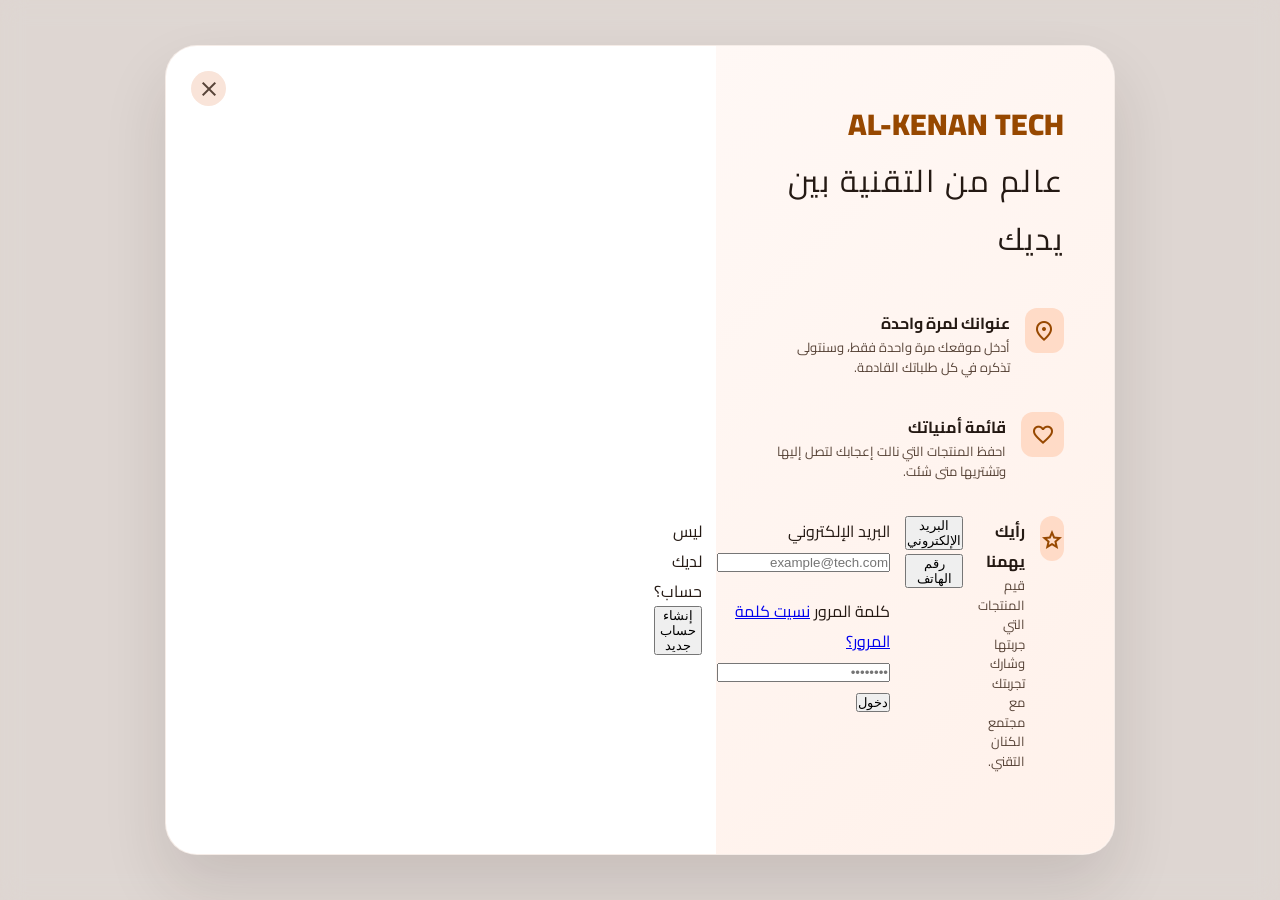
==== src/login/index.html @ 692ad778 "Add registration form and input styles to enhance user onboarding experience" ====
<!DOCTYPE html>
<html lang="ar" dir="rtl">

<head>
    <meta charset="UTF-8">
    <meta name="viewport" content="width=device-width, initial-scale=1.0">
    <title>تسجيل الدخول | الكنان تك</title>
    <link href="https://fonts.googleapis.com/css2?family=Cairo:wght@400;600;700;900&display=swap" rel="stylesheet">
    <link href="https://fonts.googleapis.com/css2?family=Material+Symbols+Outlined:wght@100..700" rel="stylesheet">
    <link rel="stylesheet" href="../login/auth_layout.css">
    <link rel="stylesheet" href="../login/auth_global.css">
    <link rel="stylesheet" href="../login/auth_feature.css">
</head>

<body>
    <div class="overlay">
        <div class="auth-modal animate-in">
            <a href="index.html" class="close-btn"><span class="material-symbols-outlined">close</span></a>

            <div class="features-section" id="featuresPane">
                <div class="brand">
                    <h2>AL-KENAN TECH</h2>
                    <span>عالم من التقنية بين يديك</span>
                </div>
                <div class="features-list">
                    <div class="feature-item">
                        <div class="icon-box">
                            <span class="material-symbols-outlined">location_on</span>
                        </div>
                        <div>
                            <h4>عنوانك لمرة واحدة</h4>
                            <p>أدخل موقعك مرة واحدة فقط، وسنتولى تذكره في كل طلباتك القادمة.</p>
                        </div>
                    </div>

                    <div class="feature-item">
                        <div class="icon-box">
                            <span class="material-symbols-outlined">favorite</span>
                        </div>
                        <div>
                            <h4>قائمة أمنياتك</h4>
                            <p>احفظ المنتجات التي نالت إعجابك لتصل إليها وتشتريها متى شئت.</p>
                        </div>
                    </div>

                    <div class="feature-item">
                        <div class="icon-box">
                            <span class="material-symbols-outlined">star</span>
                        </div>
                        <div>
                            <h4>رأيك يهمنا</h4>
                            <p>قيم المنتجات التي جربتها وشارك تجربتك مع مجتمع الكنان التقني.</p>
                        </div>
                        <div class="login-options">
                            <button type="button" class="opt-btn active" onclick="switchLoginMethod('email')">البريد
                                الإلكتروني</button>
                            <button type="button" class="opt-btn" onclick="switchLoginMethod('phone')">رقم
                                الهاتف</button>
                        </div>

                        <form>
                            <div id="emailInputGroup" class="input-group" style="margin-bottom: 20px;">
                                <label>البريد الإلكتروني</label>
                                <input type="email" placeholder="example@tech.com" required>
                            </div>
                            <div id="phoneInputGroup" class="input-group hidden">
                                <label>رقم الهاتف</label>
                                <div class="tel-input">
                                    <span class="code">+967</span>
                                    <input type="tel" placeholder="777000000" required maxlength="9" minlength="9">
                                </div>
                            </div>
                            <div class="input-group">
                                <div class="label-row">
                                    <label>كلمة المرور</label>
                                    <a href="#" class="forgot-link">نسيت كلمة المرور؟</a>
                                </div>
                                <input type="password" placeholder="••••••••" required>
                            </div>
                            <button type="submit" class="main-btn">دخول</button>
                        </form>

                        <div class="switch-text">
                            <span>ليس لديك حساب؟</span>
                            <button onclick="toggleAuth()">إنشاء حساب جديد</button>
                        </div>
                    </div>

                    <div id="registerForm" class="hidden">
                        <div class="form-header">
                            <h1>عضوية جديدة</h1>
                            <p>انضم إلينا الآن في الكنان تك</p>
                        </div>
                        <form class="register-grid">
                            <div class="input-group full">
                                <label>الاسم الكامل</label>
                                <input type="text" placeholder="ادخل اسمك هنا" required>
                            </div>
                            <div class="input-group">
                                <label>البريد الإلكتروني</label>
                                <input type="email" placeholder="email@tech.com">
                            </div>
                            <div class="input-group">
                                <label>رقم الهاتف</label>
                                <div class="tel-input">
                                    <span class="code">+967</span>
                                    <input type="tel" placeholder="777000000" required maxlength="9" minlength="9">
                                </div>
                            </div>
                            <div class="input-group">
                                <label>كلمة المرور</label>
                                <input type="password" placeholder="••••••••" required>
                            </div>
                            <div class="input-group">
                                <label>تأكيد كلمة المرور</label>
                                <input type="password" placeholder="••••••••" required>
                            </div>

                            <button type="submit" class="main-btn full">تأكيد التسجيل</button>
                        </form>
                        <div class="switch-text">
                            <button onclick="toggleAuth()">العودة لتسجيل الدخول</button>
                        </div>


                    </div>
                </div>
            </div>
        </div>
    </div>
    </div>

</body>
---- src/login/auth_layout.css ----
.overlay {
        position: fixed;
        inset: 0;
        background: rgba(36, 25, 19, 0.15);
        backdrop-filter: blur(12px);
        display: flex;
        align-items: center;
        justify-content: center;
        z-index: 100;
        padding: 20px;
    }

    /* النافذة المنبثقة */
    .auth-modal {
        background: #ffffff;
        width: 100%;
        max-width: 950px;
        border-radius: 32px;
        border: 1px solid rgba(221, 193, 177, 0.3);
        display: flex;
        overflow: hidden;
        position: relative;
        box-shadow: 0 32px 64px rgba(36, 25, 19, 0.12);
        max-height: 90vh;
        display: flex;
        align-items: stretch;
        /* لضمان تساوي طول القسمين */
    }

    .close-btn {
        position: absolute;
        top: 25px;
        left: 25px;
        color: var(--on-surface-variant);
        background: #f9e4d9;
        width: 35px;
        height: 35px;
        border-radius: 50%;
        display: flex;
        align-items: center;
        justify-content: center;
        text-decoration: none;
        transition: 0.3s;
        z-index: 10;
    }

    .close-btn:hover {
        background: #ffdbc7;
        color: var(--primary);
    }

    /* الفواصل (Divider) */
    .divider {
        position: relative;
        text-align: center;
        margin: 20px 0;
        /* مسافة مضغوطة لتجنب السكرول */
    }

    .divider::before {
        content: "";
        position: absolute;
        top: 50%;
        left: 0;
        width: 100%;
        height: 1px;
        background: var(--outline-variant);
        opacity: 0.3;
    }

    .divider span {
        position: relative;
        background: #ffffff;
        padding: 0 15px;
        font-size: 12px;
        color: #aaa;
    }

    @media (max-width: 768px) {
        .auth-modal {
            flex-direction: column;
            max-width: 100%;
            border-radius: 24px;
        }
    }
---- src/login/auth_global.css ----
/* الألوان الجديدة من تصميم Stitch */
    :root {
        --bg-surface: #fff8f5;
        --on-surface: #241913;
        --on-surface-variant: #574337;
        --primary: #974800;
        /* البرتقالي الدافئ */
        --primary-gradient: linear-gradient(135deg, #f48024 0%, #974800 100%);
        --surface-container: #ffeadf;
        --outline-variant: #ddc1b1;
    }

    * {
        margin: 0;
        padding: 0;
        box-sizing: border-box;
    }

    body {
        font-family: 'Cairo', sans-serif;
        background-color: var(--bg-surface);
        color: var(--on-surface);
        overflow: hidden;
        height: 100vh;
    }

    .hidden {
        display: none !important;
    }

    .animate-in {
        animation: popUp 0.6s cubic-bezier(0.16, 1, 0.3, 1);
    }

    @keyframes popUp {
        from {
            opacity: 0;
            transform: scale(0.9) translateY(20px);
        }

        to {
            opacity: 1;
            transform: scale(1) translateY(0);
        }
    }
---- src/login/auth_feature.css ----
/* قسم المميزات - التدرج الرملي */
    .features-section {
        width: 42%;
        background: linear-gradient(135deg, #fff8f5 0%, #fff1ea 100%);
        padding: 50px;
        display: flex;
        flex-direction: column;
        justify-content: space-between;
    }

    .brand h2 {
        color: var(--primary);
        font-weight: 900;
        font-size: 30px;
    }

    .brand span {
        font-size: 31px;
        letter-spacing: 2px;
        color: var(--on-surface);
    }

    .features-list {
        margin-top: 40px;
    }

    .feature-item {
        display: flex;
        gap: 15px;
        margin-bottom: 35px;
    }

    .icon-box {
        width: 60px;
        height: 45px;
        background: #ffdbc7;
        color: var(--primary);
        border-radius: 12px;
        display: flex;
        align-items: center;
        justify-content: center;
        shrink: 0;
    }

    .feature-item h4 {
        font-size: 16px;
        color: var(--on-surface);
        font-weight: 700;
    }

    .feature-item p {
        font-size: 13px;
        color: var(--on-surface-variant);
        line-height: 1.5;
    }

    @media (max-width: 768px) {
        .features-section {
            display: none;
        }
    }
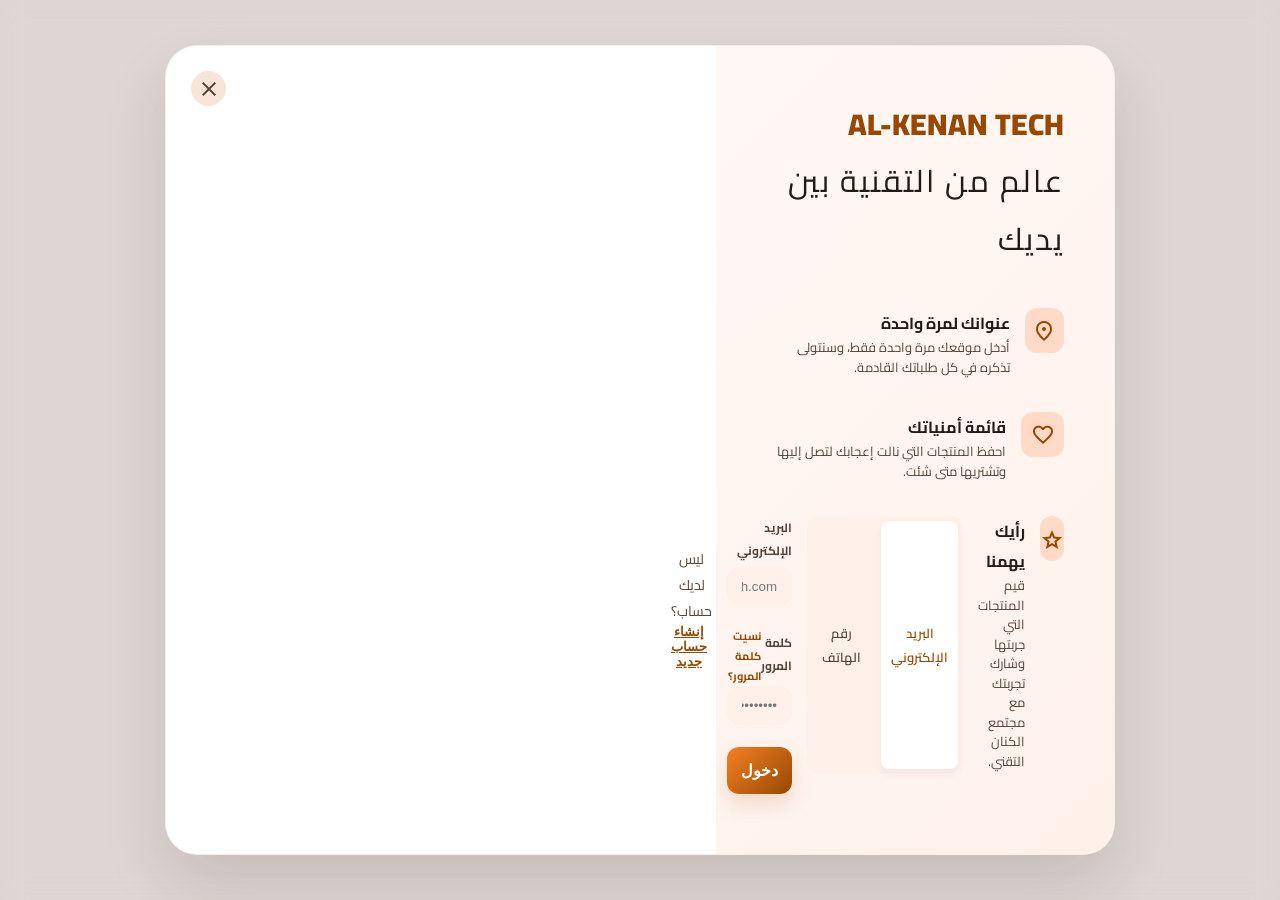
==== commit cb1f3543: "Add responsive padding for forms section on smaller screens" ====
--- a/src/login/index.html
+++ b/src/login/index.html
@@ -10,6 +10,9 @@
     <link rel="stylesheet" href="../login/auth_layout.css">
     <link rel="stylesheet" href="../login/auth_global.css">
     <link rel="stylesheet" href="../login/auth_feature.css">
+    <link rel="stylesheet" href="../login/auth_bottons.css">
+    <link rel="stylesheet" href="../login/auth-elements.css">
+    <link rel="stylesheet" href="../login/auth_inputs.css">
 </head>
 
 <body>
@@ -130,4 +133,35 @@
     </div>
     </div>
 
+    <script>
+        // التبديل بين الدخول بالايميل أو الهاتف
+        function switchLoginMethod(method) {
+            const emailGroup = document.getElementById('emailInputGroup');
+            const phoneGroup = document.getElementById('phoneInputGroup');
+            const btns = document.querySelectorAll('.opt-btn');
+
+            btns.forEach(btn => btn.classList.remove('active'));
+
+            if (method === 'email') {
+                emailGroup.classList.remove('hidden');
+                phoneGroup.classList.add('hidden');
+                event.target.classList.add('active');
+            } else {
+                emailGroup.classList.add('hidden');
+                phoneGroup.classList.remove('hidden');
+                event.target.classList.add('active');
+            }
+        }
+
+        // التبديل بين تسجيل الدخول وإنشاء حساب
+        function toggleAuth() {
+            document.getElementById('loginForm').classList.toggle('hidden');
+            document.getElementById('registerForm').classList.toggle('hidden');
+            if (window.innerWidth < 768) {
+                document.getElementById('featuresPane').style.display = 'none';
+            }
+        }
+    </script>
+
+
 </body>
--- a/src/login/auth_bottons.css
+++ b/src/login/auth_bottons.css
@@ -0,0 +1,81 @@
+.login-options {
+    display: flex;
+    gap: 10px;
+    margin-bottom: 20px;
+    background: #fff1ea;
+    padding: 5px;
+    border-radius: 12px;
+}
+
+.opt-btn {
+    flex: 1;
+    padding: 10px;
+    border: none;
+    background: transparent;
+    color: var(--on-surface-variant);
+    font-family: 'Cairo';
+    font-weight: 600;
+    font-size: 13px;
+    cursor: pointer;
+    border-radius: 8px;
+    transition: 0.3s;
+}
+
+.opt-btn.active {
+    background: #ffffff;
+    color: var(--primary);
+    box-shadow: 0 4px 10px rgba(0, 0, 0, 0.05);
+}
+
+.main-btn {
+    width: 100%;
+    padding: 14px;
+    margin-top: 10px;
+    background: var(--primary-gradient);
+    color: white;
+    border: none;
+    border-radius: 12px;
+    font-weight: 800;
+    font-size: 16px;
+    cursor: pointer;
+    box-shadow: 0 10px 20px rgba(151, 72, 0, 0.15);
+    transition: 0.3s;
+}
+
+.main-btn:hover {
+    transform: translateY(-2px);
+    box-shadow: 0 15px 25px rgba(151, 72, 0, 0.25);
+}
+
+/* الدخول الاجتماعي */
+.social-login {
+    display: flex;
+    gap: 15px;
+    justify-content: center;
+    margin-top: 10px;
+}
+
+.social-btn {
+    width: 45px;
+    height: 45px;
+    border: 1px solid var(--outline-variant);
+    border-radius: 12px;
+    background: white;
+    cursor: pointer;
+    transition: 0.3s;
+    display: flex;
+    align-items: center;
+    justify-content: center;
+    color: var(--on-surface-variant);
+}
+
+.social-btn:hover {
+    background: var(--bg-surface);
+    border-color: var(--primary);
+    color: var(--primary);
+}
+
+/* كلاس التوسعة للزر الرئيسي في الفراغات الكبيرة */
+.main-btn.full {
+    grid-column: span 2;
+}
--- a/src/login/auth-elements.css
+++ b/src/login/auth-elements.css
@@ -0,0 +1,83 @@
+    .forms-section {
+        flex: 1;
+        padding: 30px 50px;
+        background: #ffffff;
+        display: flex;
+        flex-direction: column;
+        justify-content: center;
+    }
+
+    .form-header {
+        margin-bottom: 20px;
+        /* قللنا المسافة */
+    }
+
+    .form-header h1 {
+        font-size: 22px;
+        font-weight: 900;
+        color: var(--on-surface);
+    }
+
+    .form-header p {
+        color: var(--on-surface-variant);
+        opacity: 0.7;
+        font-size: 15px;
+        margin-top: 5px;
+        margin-bottom: 35px;
+    }
+
+    @media (max-width: 768px) {
+        .forms-section {
+            padding: 40px 25px;
+        }
+    }
+
+    .switch-text {
+        margin-top: 30px;
+        text-align: center;
+        font-size: 14px;
+        color: var(--on-surface-variant);
+    }
+
+    .switch-text button {
+        background: none;
+        border: none;
+        color: var(--primary);
+        font-weight: 800;
+        cursor: pointer;
+        text-decoration: underline;
+        margin-right: 5px;
+    }
+
+    .forgot-link {
+        font-size: 11px;
+        color: var(--primary);
+        text-decoration: none;
+        font-weight: bold;
+    }
+
+    /* الفواصل (Divider) */
+    .divider {
+        position: relative;
+        text-align: center;
+        margin: 20px 0;
+    }
+
+    .divider::before {
+        content: "";
+        position: absolute;
+        top: 50%;
+        left: 0;
+        width: 100%;
+        height: 1px;
+        background: var(--outline-variant);
+        opacity: 0.3;
+    }
+
+    .divider span {
+        position: relative;
+        background: #ffffff;
+        padding: 0 15px;
+        font-size: 12px;
+        color: #aaa;
+    }
--- a/src/login/auth_inputs.css
+++ b/src/login/auth_inputs.css
@@ -0,0 +1,58 @@
+.input-group {
+    margin-bottom: 12px;
+}
+
+.label-row {
+    display: flex;
+    justify-content: space-between;
+    align-items: center;
+}
+
+.input-group label {
+    font-size: 12px;
+    font-weight: 700;
+    color: var(--on-surface-variant);
+    margin-bottom: 5px;
+    display: block;
+}
+
+.input-group input {
+    width: 100%;
+    background: #fff1ea;
+    border: none;
+    padding: 12px 15px;
+    border-radius: 12px;
+    color: var(--on-surface);
+    outline: none;
+    transition: 0.3s;
+}
+
+.input-group input:focus {
+    background: #ffffff;
+    box-shadow: 0 0 0 2px #ffdbc7;
+}
+
+.tel-input {
+    display: flex;
+    gap: 8px;
+    direction: ltr;
+}
+
+.tel-input .code {
+    background: #f9e4d9;
+    padding: 12px;
+    border-radius: 12px;
+    font-size: 13px;
+    font-weight: bold;
+    color: var(--primary);
+}
+
+.register-grid {
+    display: grid;
+    grid-template-cols: 1fr 1fr;
+    gap: 12px;
+}
+
+.input-group.full {
+    grid-column: span 2;
+}
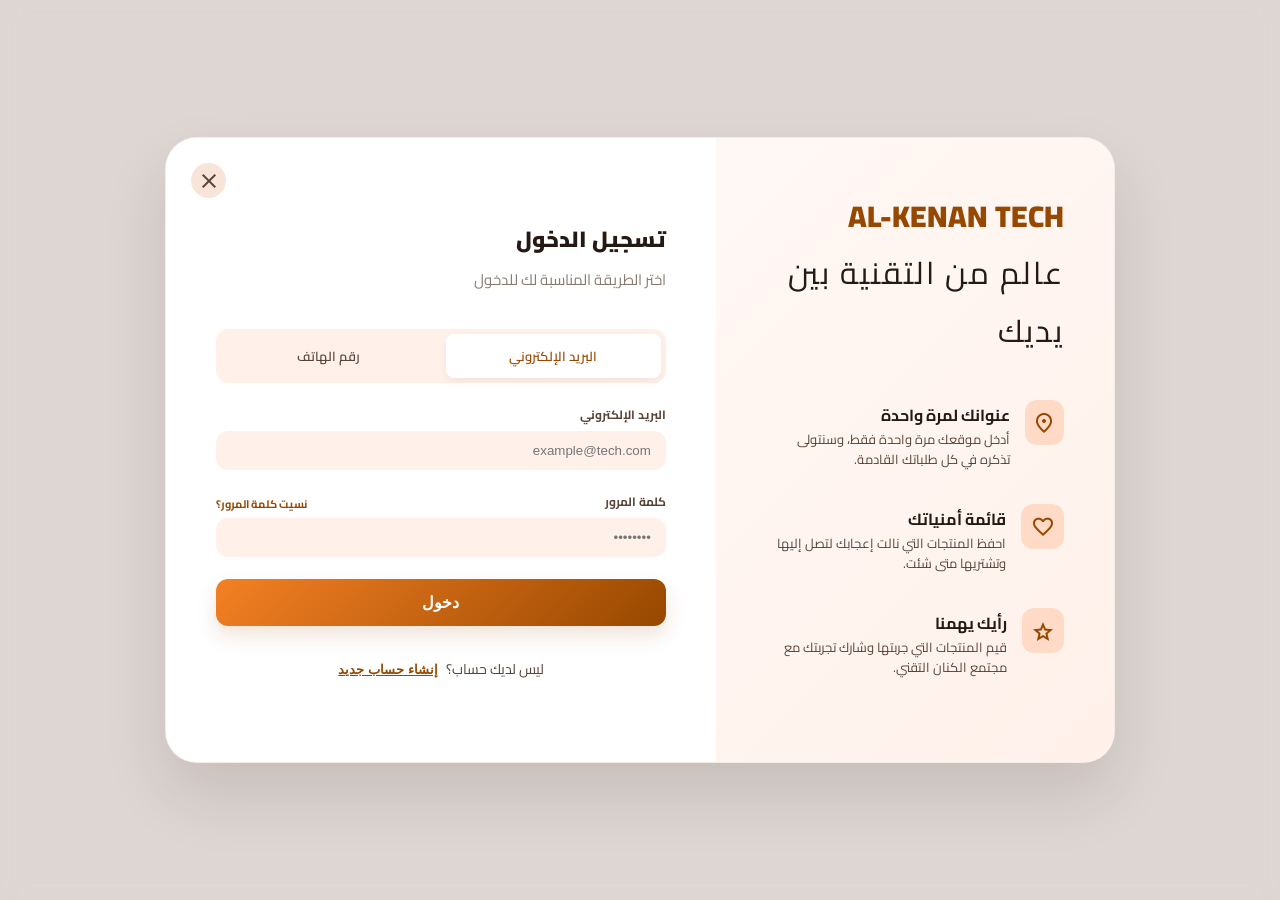
==== commit 03752fcf: "Refactor login and registration forms for improved structure and user experience" ====
--- a/src/login/index.html
+++ b/src/login/index.html
@@ -54,83 +54,93 @@
                             <h4>رأيك يهمنا</h4>
                             <p>قيم المنتجات التي جربتها وشارك تجربتك مع مجتمع الكنان التقني.</p>
                         </div>
-                        <div class="login-options">
-                            <button type="button" class="opt-btn active" onclick="switchLoginMethod('email')">البريد
-                                الإلكتروني</button>
-                            <button type="button" class="opt-btn" onclick="switchLoginMethod('phone')">رقم
-                                الهاتف</button>
-                        </div>
-
-                        <form>
-                            <div id="emailInputGroup" class="input-group" style="margin-bottom: 20px;">
-                                <label>البريد الإلكتروني</label>
-                                <input type="email" placeholder="example@tech.com" required>
-                            </div>
-                            <div id="phoneInputGroup" class="input-group hidden">
-                                <label>رقم الهاتف</label>
-                                <div class="tel-input">
-                                    <span class="code">+967</span>
-                                    <input type="tel" placeholder="777000000" required maxlength="9" minlength="9">
-                                </div>
-                            </div>
-                            <div class="input-group">
-                                <div class="label-row">
-                                    <label>كلمة المرور</label>
-                                    <a href="#" class="forgot-link">نسيت كلمة المرور؟</a>
-                                </div>
-                                <input type="password" placeholder="••••••••" required>
-                            </div>
-                            <button type="submit" class="main-btn">دخول</button>
-                        </form>
-
-                        <div class="switch-text">
-                            <span>ليس لديك حساب؟</span>
-                            <button onclick="toggleAuth()">إنشاء حساب جديد</button>
-                        </div>
-                    </div>
-
-                    <div id="registerForm" class="hidden">
-                        <div class="form-header">
-                            <h1>عضوية جديدة</h1>
-                            <p>انضم إلينا الآن في الكنان تك</p>
-                        </div>
-                        <form class="register-grid">
-                            <div class="input-group full">
-                                <label>الاسم الكامل</label>
-                                <input type="text" placeholder="ادخل اسمك هنا" required>
-                            </div>
-                            <div class="input-group">
-                                <label>البريد الإلكتروني</label>
-                                <input type="email" placeholder="email@tech.com">
-                            </div>
-                            <div class="input-group">
-                                <label>رقم الهاتف</label>
-                                <div class="tel-input">
-                                    <span class="code">+967</span>
-                                    <input type="tel" placeholder="777000000" required maxlength="9" minlength="9">
-                                </div>
-                            </div>
-                            <div class="input-group">
-                                <label>كلمة المرور</label>
-                                <input type="password" placeholder="••••••••" required>
-                            </div>
-                            <div class="input-group">
-                                <label>تأكيد كلمة المرور</label>
-                                <input type="password" placeholder="••••••••" required>
-                            </div>
-
-                            <button type="submit" class="main-btn full">تأكيد التسجيل</button>
-                        </form>
-                        <div class="switch-text">
-                            <button onclick="toggleAuth()">العودة لتسجيل الدخول</button>
-                        </div>
-
-
                     </div>
                 </div>
             </div>
+
+            <div class="forms-section">
+
+                <div id="loginForm">
+                    <div class="form-header">
+                        <h1>تسجيل الدخول</h1>
+                        <p>اختر الطريقة المناسبة لك للدخول</p>
+                    </div>
+
+                    <div class="login-options">
+                        <button type="button" class="opt-btn active" onclick="switchLoginMethod('email')">البريد
+                            الإلكتروني</button>
+                        <button type="button" class="opt-btn" onclick="switchLoginMethod('phone')">رقم
+                            الهاتف</button>
+                    </div>
+
+                    <form>
+                        <div id="emailInputGroup" class="input-group" style="margin-bottom: 20px;">
+                            <label>البريد الإلكتروني</label>
+                            <input type="email" placeholder="example@tech.com" required>
+                        </div>
+                        <div id="phoneInputGroup" class="input-group hidden">
+                            <label>رقم الهاتف</label>
+                            <div class="tel-input">
+                                <span class="code">+967</span>
+                                <input type="tel" placeholder="777000000" required maxlength="9" minlength="9">
+                            </div>
+                        </div>
+                        <div class="input-group">
+                            <div class="label-row">
+                                <label>كلمة المرور</label>
+                                <a href="#" class="forgot-link">نسيت كلمة المرور؟</a>
+                            </div>
+                            <input type="password" placeholder="••••••••" required>
+                        </div>
+                        <button type="submit" class="main-btn">دخول</button>
+                    </form>
+
+                    <div class="switch-text">
+                        <span>ليس لديك حساب؟</span>
+                        <button onclick="toggleAuth()">إنشاء حساب جديد</button>
+                    </div>
+                </div>
+
+                <div id="registerForm" class="hidden">
+                    <div class="form-header">
+                        <h1>عضوية جديدة</h1>
+                        <p>انضم إلينا الآن في الكنان تك</p>
+                    </div>
+                    <form class="register-grid">
+                        <div class="input-group full">
+                            <label>الاسم الكامل</label>
+                            <input type="text" placeholder="ادخل اسمك هنا" required>
+                        </div>
+                        <div class="input-group">
+                            <label>البريد الإلكتروني</label>
+                            <input type="email" placeholder="email@tech.com">
+                        </div>
+                        <div class="input-group">
+                            <label>رقم الهاتف</label>
+                            <div class="tel-input">
+                                <span class="code">+967</span>
+                                <input type="tel" placeholder="777000000" required maxlength="9" minlength="9">
+                            </div>
+                        </div>
+                        <div class="input-group">
+                            <label>كلمة المرور</label>
+                            <input type="password" placeholder="••••••••" required>
+                        </div>
+                        <div class="input-group">
+                            <label>تأكيد كلمة المرور</label>
+                            <input type="password" placeholder="••••••••" required>
+                        </div>
+
+                        <button type="submit" class="main-btn full">تأكيد التسجيل</button>
+                    </form>
+                    <div class="switch-text">
+                        <button onclick="toggleAuth()">العودة لتسجيل الدخول</button>
+                    </div>
+
+
+                </div>
+            </div>
         </div>
-    </div>
     </div>
 
     <script>
@@ -163,5 +173,5 @@
         }
     </script>
 
-
-</body>+</body>
+</html>
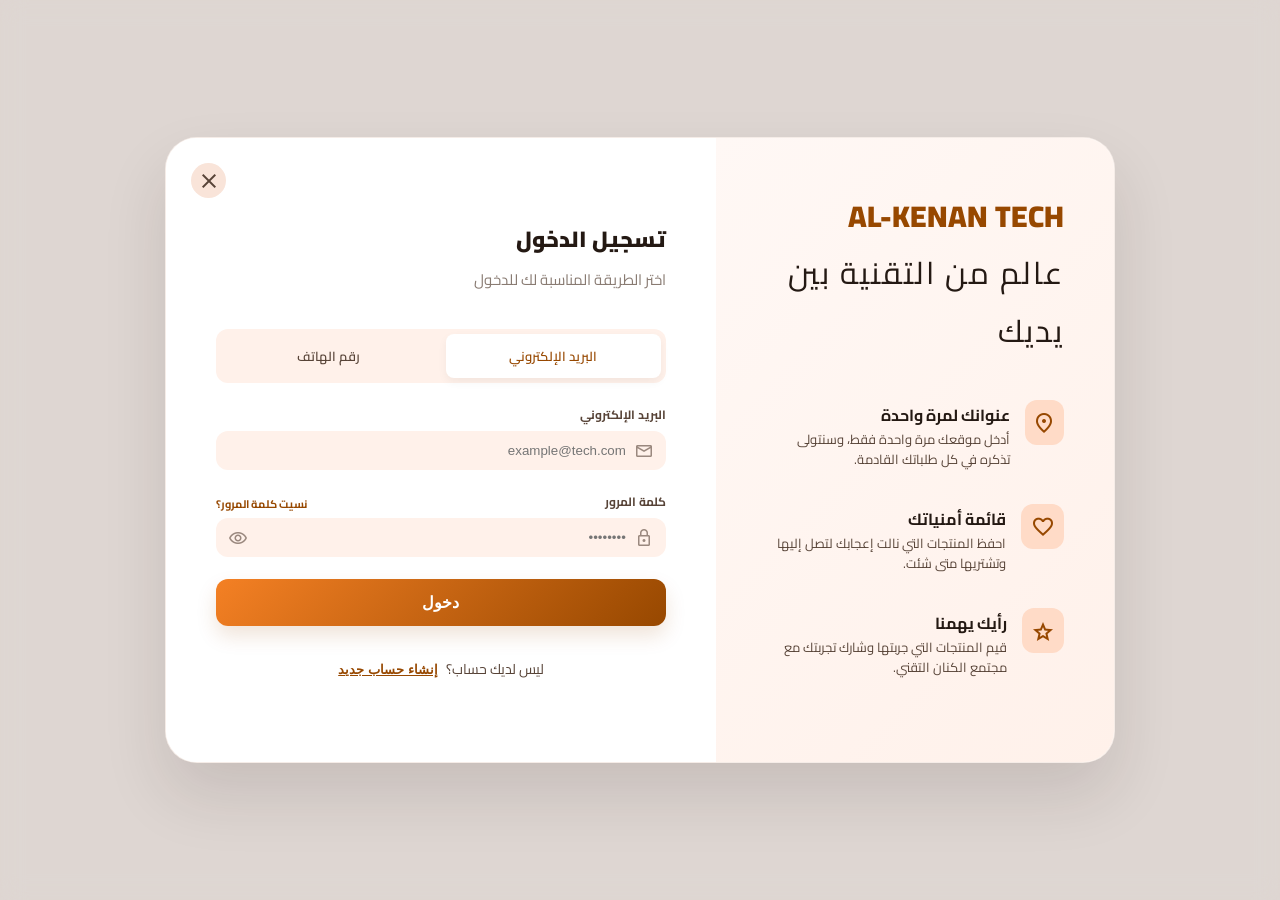
==== commit eb4fa9b3: "Enhance input fields with icons and password visibility toggle for better user interaction" ====
--- a/src/login/index.html
+++ b/src/login/index.html
@@ -18,7 +18,7 @@
 <body>
     <div class="overlay">
         <div class="auth-modal animate-in">
-            <a href="index.html" class="close-btn"><span class="material-symbols-outlined">close</span></a>
+            <a href="../main/index.html" class="close-btn"><span class="material-symbols-outlined">close</span></a>
 
             <div class="features-section" id="featuresPane">
                 <div class="brand">
@@ -76,7 +76,10 @@
                     <form>
                         <div id="emailInputGroup" class="input-group" style="margin-bottom: 20px;">
                             <label>البريد الإلكتروني</label>
-                            <input type="email" placeholder="example@tech.com" required>
+                            <div class="input-wrapper">
+                                <span class="material-symbols-outlined prefix-icon">mail</span>
+                                <input type="email" placeholder="example@tech.com" required>
+                            </div>
                         </div>
                         <div id="phoneInputGroup" class="input-group hidden">
                             <label>رقم الهاتف</label>
@@ -90,7 +93,15 @@
                                 <label>كلمة المرور</label>
                                 <a href="#" class="forgot-link">نسيت كلمة المرور؟</a>
                             </div>
-                            <input type="password" placeholder="••••••••" required>
+                            <div class="input-wrapper">
+                                <span class="material-symbols-outlined prefix-icon">lock</span>
+                                <input type="password" id="loginPass" placeholder="••••••••" required>
+
+                                <span class="material-symbols-outlined password-toggle"
+                                    onclick="togglePassword('loginPass', this)">
+                                    visibility
+                                </span>
+                            </div>
                         </div>
                         <button type="submit" class="main-btn">دخول</button>
                     </form>
@@ -113,7 +124,10 @@
                         </div>
                         <div class="input-group">
                             <label>البريد الإلكتروني</label>
-                            <input type="email" placeholder="email@tech.com">
+                            <div class="input-wrapper">
+                                <span class="material-symbols-outlined prefix-icon">mail</span>
+                                <input type="email" placeholder="example@tech.com" required>
+                            </div>
                         </div>
                         <div class="input-group">
                             <label>رقم الهاتف</label>
@@ -124,11 +138,27 @@
                         </div>
                         <div class="input-group">
                             <label>كلمة المرور</label>
-                            <input type="password" placeholder="••••••••" required>
+                            <div class="input-wrapper">
+                                <span class="material-symbols-outlined prefix-icon">lock</span>
+                                <input type="password" id="loginPass" placeholder="••••••••" required>
+
+                                <span class="material-symbols-outlined password-toggle"
+                                    onclick="togglePassword('loginPass', this)">
+                                    visibility
+                                </span>
+                            </div>
                         </div>
                         <div class="input-group">
                             <label>تأكيد كلمة المرور</label>
-                            <input type="password" placeholder="••••••••" required>
+                            <div class="input-wrapper">
+                                <span class="material-symbols-outlined prefix-icon">lock</span>
+                                <input type="password" id="loginPass" placeholder="••••••••" required>
+
+                                <span class="material-symbols-outlined password-toggle"
+                                    onclick="togglePassword('loginPass', this)">
+                                    visibility
+                                </span>
+                            </div>
                         </div>
 
                         <button type="submit" class="main-btn full">تأكيد التسجيل</button>
@@ -171,7 +201,19 @@
                 document.getElementById('featuresPane').style.display = 'none';
             }
         }
+
+        function togglePassword(inputId, iconElement) {
+            const input = document.getElementById(inputId);
+            if (input.type === "password") {
+                input.type = "text";
+                iconElement.textContent = "visibility_off";
+            } else {
+                input.type = "password";
+                iconElement.textContent = "visibility";
+            }
+        }
     </script>
 
 </body>
+
 </html>
--- a/src/login/auth_inputs.css
+++ b/src/login/auth_inputs.css
@@ -47,12 +47,45 @@
     color: var(--primary);
 }
 
-.register-grid {
-    display: grid;
-    grid-template-cols: 1fr 1fr;
-    gap: 12px;
+.input-group.full {
+    grid-column: span 2;
 }
 
-.input-group.full {
-    grid-column: span 2;
+/* تنسيق الحاوية للأيقونة والحقل */
+.input-wrapper {
+    position: relative;
+    display: flex;
+    align-items: center;
+}
+
+/* أيقونة البداية (يمين) */
+.prefix-icon {
+    position: absolute;
+    right: 12px;
+    color: var(--on-surface-variant);
+    opacity: 0.6;
+    font-size: 20px;
+    pointer-events: none;
+}
+
+/* تعديل الحقل ليعطي مساحة للأيقونات */
+.input-group input {
+    padding-right: 40px !important; /* مساحة للأيقونة اليمنى */
+    padding-left: 40px !important;  /* مساحة لأيقونة العين اليسرى */
+}
+
+/* أيقونة العين (يسار) */
+.password-toggle {
+    position: absolute;
+    left: 12px;
+    color: var(--on-surface-variant);
+    opacity: 0.6;
+    cursor: pointer;
+    font-size: 20px;
+    transition: 0.3s;
+}
+
+.password-toggle:hover {
+    opacity: 1;
+    color: var(--primary);
 }
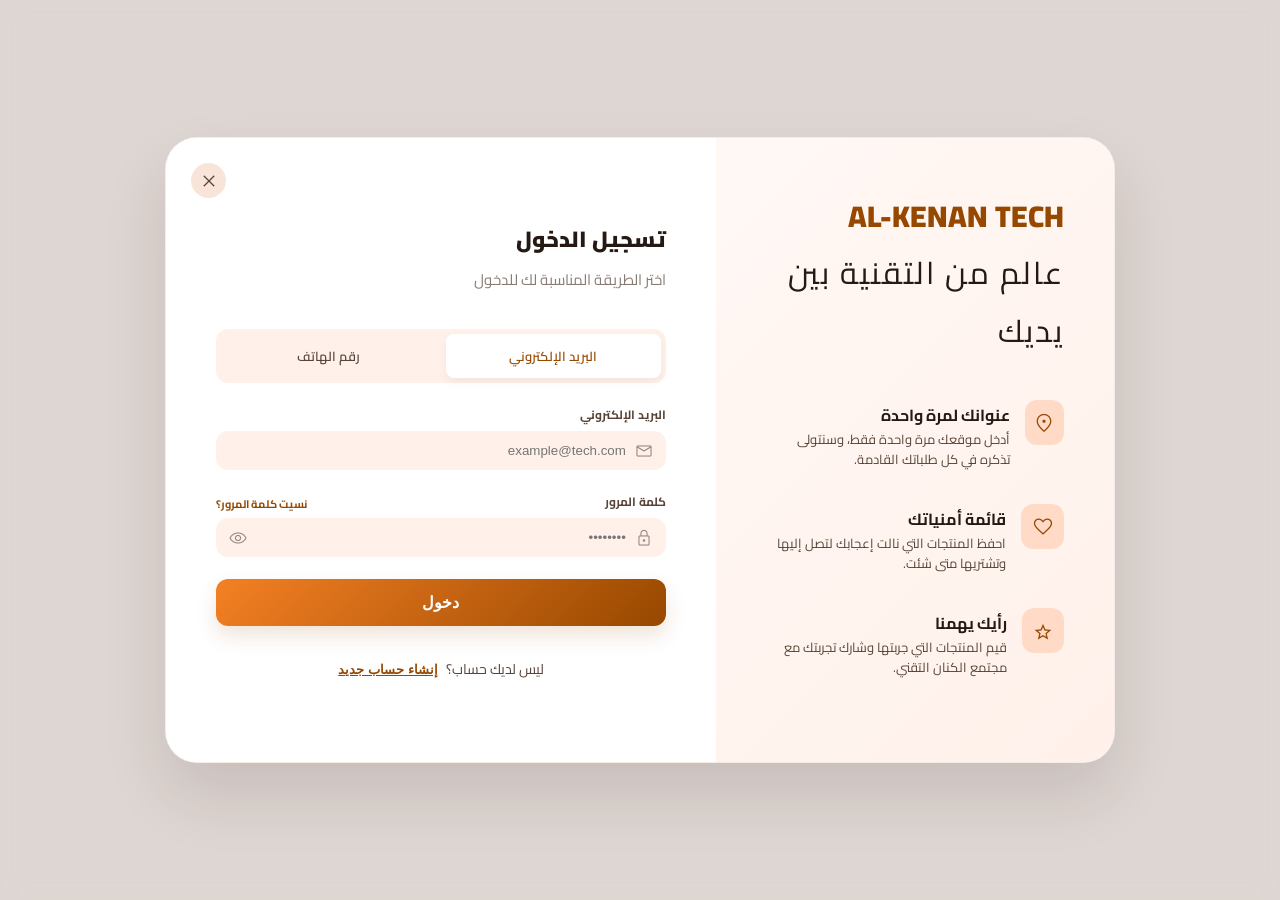
==== commit 25ae998a: "Add input icons and improve phone number input layout for better user experience" ====
--- a/src/login/index.html
+++ b/src/login/index.html
@@ -82,10 +82,16 @@
                             </div>
                         </div>
                         <div id="phoneInputGroup" class="input-group hidden">
-                            <label>رقم الهاتف</label>
-                            <div class="tel-input">
-                                <span class="code">+967</span>
-                                <input type="tel" placeholder="777000000" required maxlength="9" minlength="9">
+                            <div class="input-group">
+                                <label>رقم الهاتف</label>
+                                <div class="tel-input"
+                                    style="position: relative; display: flex; align-items: center; gap: 8px;">
+                                    <span class="code">+967</span>
+                                    <div class="input-wrapper" style="flex: 1;">
+                                        <span class="material-symbols-outlined prefix-icon">call</span>
+                                        <input type="tel" placeholder="777000000" required maxlength="9" minlength="9">
+                                    </div>
+                                </div>
                             </div>
                         </div>
                         <div class="input-group">
@@ -120,7 +126,10 @@
                     <form class="register-grid">
                         <div class="input-group full">
                             <label>الاسم الكامل</label>
-                            <input type="text" placeholder="ادخل اسمك هنا" required>
+                            <div class="input-wrapper">
+                                <span class="material-symbols-outlined prefix-icon">person</span>
+                                <input type="text" placeholder="ادخل اسمك هنا" required>
+                            </div>
                         </div>
                         <div class="input-group">
                             <label>البريد الإلكتروني</label>
@@ -131,9 +140,13 @@
                         </div>
                         <div class="input-group">
                             <label>رقم الهاتف</label>
-                            <div class="tel-input">
+                            <div class="tel-input"
+                                style="position: relative; display: flex; align-items: center; gap: 8px;">
                                 <span class="code">+967</span>
-                                <input type="tel" placeholder="777000000" required maxlength="9" minlength="9">
+                                <div class="input-wrapper" style="flex: 1;">
+                                    <span class="material-symbols-outlined prefix-icon">call</span>
+                                    <input type="tel" placeholder="777000000" required maxlength="9" minlength="9">
+                                </div>
                             </div>
                         </div>
                         <div class="input-group">
--- a/src/login/auth_inputs.css
+++ b/src/login/auth_inputs.css
@@ -88,4 +88,9 @@
 .password-toggle:hover {
     opacity: 1;
     color: var(--primary);
+}
+
+.material-symbols-outlined {
+    font-variation-settings: 'FILL' 0, 'wght' 300, 'GRAD' 0, 'opsz' 20;
+    vertical-align: middle;
 }
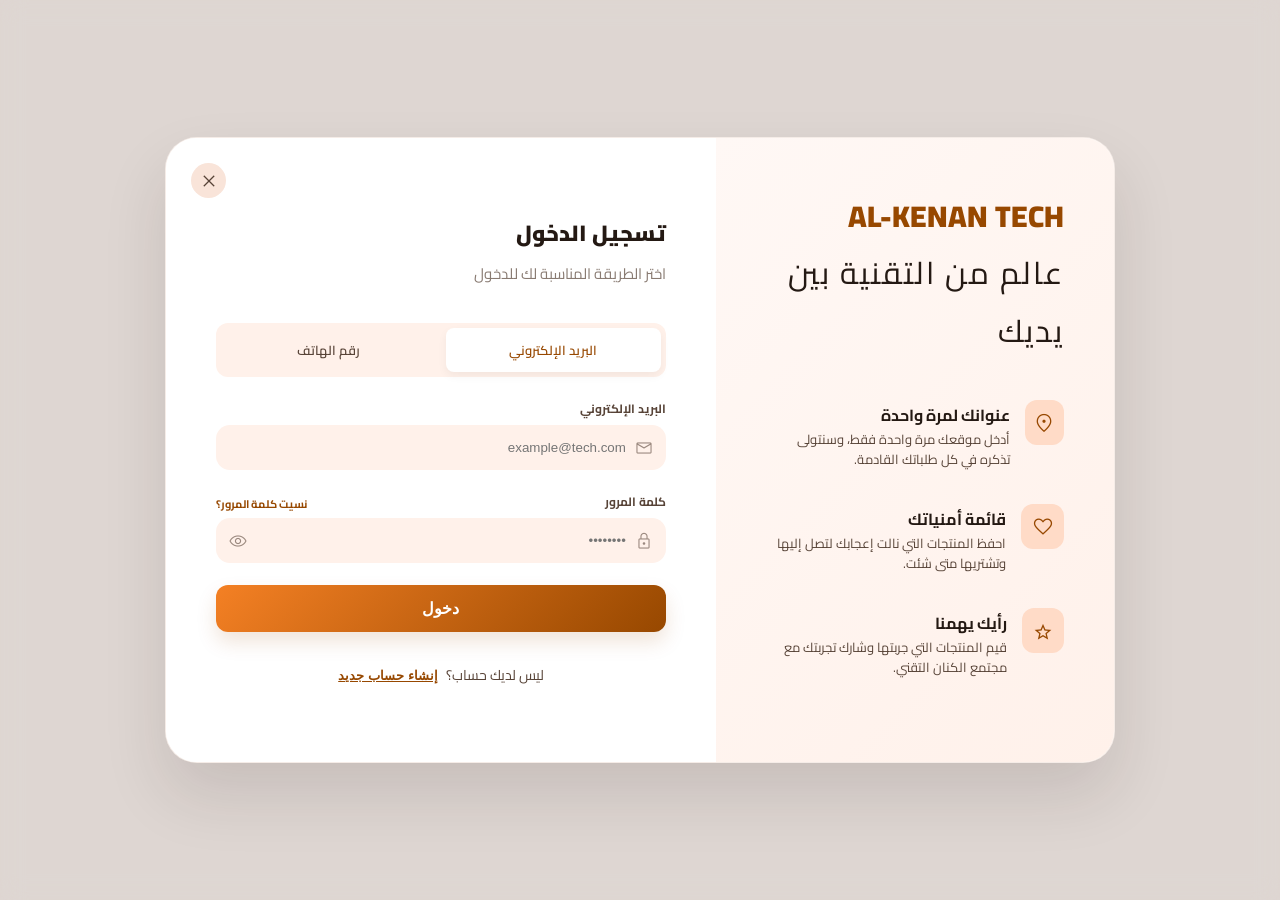
==== commit 01b81b8d: "Enhance styling and layout for login and recovery pages" ====
--- a/src/login/index.html
+++ b/src/login/index.html
@@ -97,7 +97,7 @@
                         <div class="input-group">
                             <div class="label-row">
                                 <label>كلمة المرور</label>
-                                <a href="#" class="forgot-link">نسيت كلمة المرور؟</a>
+                                <a href="forgot_password.html" class="forgot-link">نسيت كلمة المرور؟</a>
                             </div>
                             <div class="input-wrapper">
                                 <span class="material-symbols-outlined prefix-icon">lock</span>
--- a/src/login/auth_layout.css
+++ b/src/login/auth_layout.css
@@ -82,4 +82,54 @@
             max-width: 100%;
             border-radius: 24px;
         }
+    }
+
+    /* الأقسام البصرية الفريدة لصفحة الاستعادة */
+    .visual-section {
+        flex: 1;
+        background-color: #fff1ea;
+        padding: 60px;
+        display: flex;
+        flex-direction: column;
+        align-items: center;
+        justify-content: center;
+        text-align: center;
+        position: relative;
+    }
+
+    .forgot-card {
+        max-width: 950px;
+        width: 100%;
+        background: #ffffff;
+        border-radius: 32px;
+        display: flex;
+        overflow: hidden;
+        box-shadow: 0 32px 64px rgba(36, 25, 19, 0.08);
+        border: 1px solid rgba(221, 193, 177, 0.2);
+    }
+
+    .shield-box {
+        width: 100px;
+        height: 100px;
+        background: white;
+        border-radius: 24px;
+        display: flex;
+        align-items: center;
+        justify-content: center;
+        box-shadow: 0 10px 20px rgba(0, 0, 0, 0.03);
+        margin-bottom: 30px;
+        transform: rotate(3deg);
+    }
+
+    .tip-card {
+        background: rgba(255, 255, 255, 0.6);
+        backdrop-filter: blur(10px);
+        padding: 20px;
+        border-radius: 20px;
+        margin-top: 40px;
+        border: 1px solid rgba(221, 193, 177, 0.3);
+        display: flex;
+        gap: 15px;
+        text-align: right;
+        max-width: 320px;
     }
--- a/src/login/auth_inputs.css
+++ b/src/login/auth_inputs.css
@@ -20,8 +20,8 @@
     width: 100%;
     background: #fff1ea;
     border: none;
-    padding: 12px 15px;
-    border-radius: 12px;
+    padding: 15px;
+    border-radius: 14px;
     color: var(--on-surface);
     outline: none;
     transition: 0.3s;
